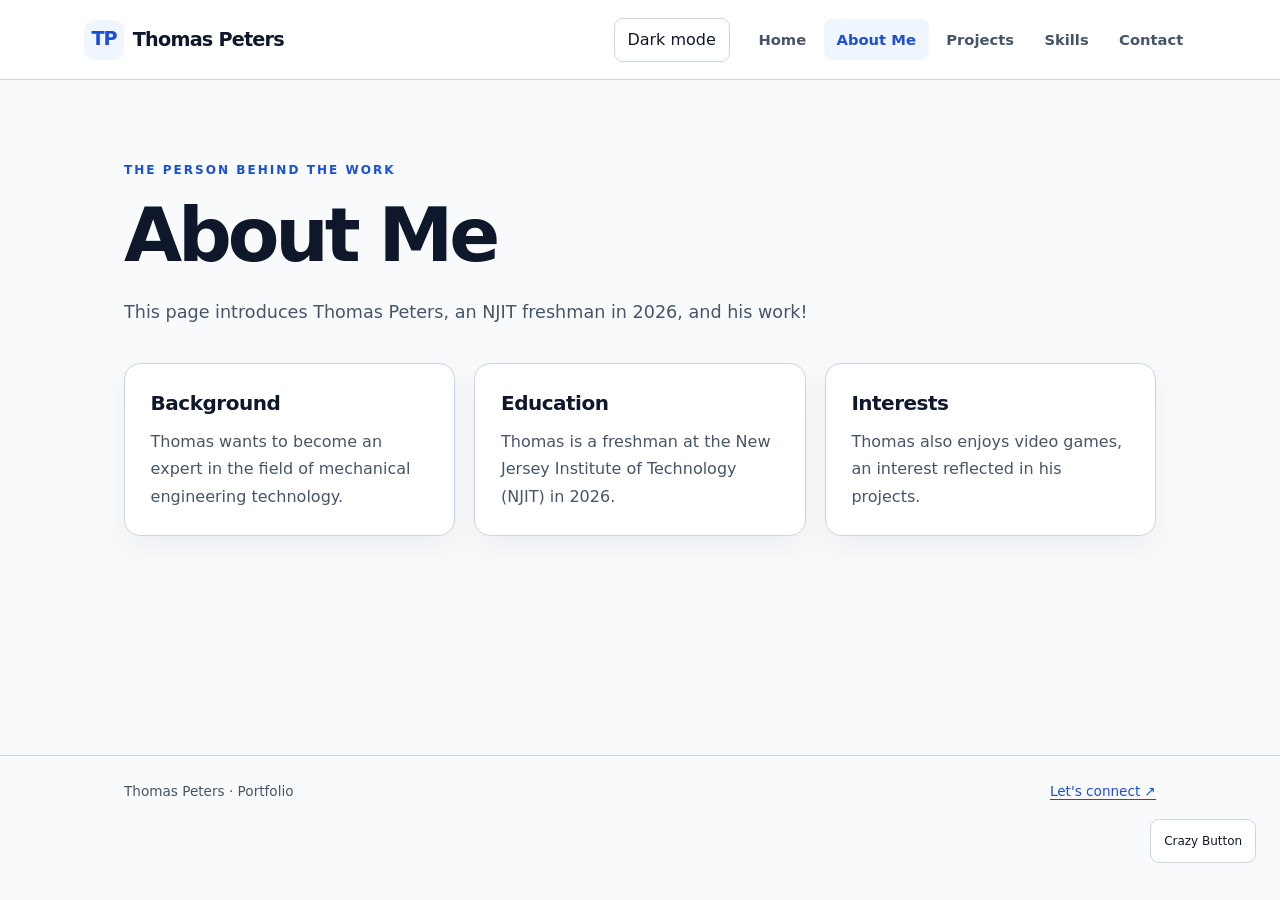
==== about.html @ f21893f3 "Add three-step Crazy Button with warnings and stop controls" ====
<!DOCTYPE html>
<html lang="en">
<head>
  <meta charset="UTF-8">
  <meta name="viewport" content="width=device-width, initial-scale=1.0">
  <title>About Me | Thomas Peters</title>
  <script src="theme.js?v=3"></script>
  <link rel="stylesheet" href="styles.css?v=4">
  <script src="script.js?v=4" defer></script>
</head>
<body>
  <a class="skip-link" href="#main-content">Skip to main content</a>
  <header class="site-header">
    <div class="header-inner">
      <a class="brand" href="index.html"><span aria-hidden="true">TP</span>Thomas Peters</a>
      <button class="theme-toggle" type="button" hidden>Dark mode</button>
      <button class="menu-toggle" type="button" aria-controls="main-navigation" aria-expanded="false" hidden>Menu</button>
    <nav id="main-navigation" aria-label="Main navigation">
      <a href="index.html">Home</a>
      <a href="about.html" aria-current="page">About Me</a>
      <a href="projects.html">Projects</a>
      <a href="skills.html">Skills</a>
      <a href="contact.html">Contact</a>
    </nav>
    </div>
  </header>
  <main id="main-content" tabindex="-1">
    <p class="eyebrow">The person behind the work</p>
    <h1>About Me</h1>
    <p>This page introduces Thomas Peters, an NJIT freshman in 2026, and his work!</p>
    <div class="card-grid">
    <section class="card" aria-labelledby="background-heading">
      <h2 id="background-heading">Background</h2>
      <p>Thomas wants to become an expert in the field of mechanical engineering technology.</p>
    </section>
    <section class="card" aria-labelledby="education-heading">
      <h2 id="education-heading">Education</h2>
      <p>Thomas is a freshman at the New Jersey Institute of Technology (NJIT) in 2026.</p>
    </section>
    <section class="card" aria-labelledby="interests-heading">
      <h2 id="interests-heading">Interests</h2>
      <p>Thomas also enjoys video games, an interest reflected in his projects.</p>
    </section>
    </div>
  </main>
  <footer class="site-footer"><div class="footer-inner"><span>Thomas Peters · Portfolio</span><a href="contact.html">Let's connect ↗</a></div><button class="crazy-button" type="button" aria-pressed="false" hidden>Crazy Button</button></footer>
</body>
</html>
---- styles.css ----
:root {
  color-scheme: light;
  --background: #f8fafc;
  --surface: #ffffff;
  --text: #0f172a;
  --muted: #475569;
  --accent: #1d4ed8;
  --accent-soft: #eff6ff;
  --border: #cbd5e1;
  --shadow: 0 12px 32px rgb(15 23 42 / 5%);
  font-family: system-ui, -apple-system, "Segoe UI", sans-serif;
}

/* The same tokens power every page in either theme. */
@media (prefers-color-scheme: dark) {
  :root:not([data-theme="light"]) {
    color-scheme: dark;
    --background: #0b1220;
    --surface: #141f32;
    --text: #f1f5f9;
    --muted: #b8c6da;
    --accent: #93c5fd;
    --accent-soft: #1b3051;
    --border: #3b4c65;
    --shadow: 0 12px 32px rgb(0 0 0 / 12%);
  }
}
:root[data-theme="dark"] {
  color-scheme: dark;
  --background: #0b1220;
  --surface: #141f32;
  --text: #f1f5f9;
  --muted: #b8c6da;
  --accent: #93c5fd;
  --accent-soft: #1b3051;
  --border: #3b4c65;
  --shadow: 0 12px 32px rgb(0 0 0 / 12%);
}
* { box-sizing: border-box; }
body { margin: 0; background: var(--background); color: var(--text); line-height: 1.7; }
a { color: var(--accent); text-underline-offset: .22em; }
a:hover { text-decoration-thickness: 2px; }
:focus-visible { outline: 3px solid var(--accent); outline-offset: 5px; }
[hidden] { display: none !important; }
.skip-link { position: absolute; left: 1rem; top: -6rem; z-index: 10; padding: .7rem 1rem; background: var(--surface); }
.skip-link:focus { top: .5rem; }
.site-header { border-bottom: 1px solid var(--border); background: var(--surface); }
.header-inner { max-width: 1160px; margin: auto; padding: 1.1rem 1.5rem; display: flex; align-items: center; flex-wrap: wrap; gap: 1rem; }
.brand { margin-right: auto; color: var(--text); font-weight: 800; text-decoration: none; letter-spacing: -.04em; font-size: 1.2rem; }
.brand span { display: inline-grid; place-items: center; width: 2.5rem; height: 2.5rem; margin-right: .55rem; border-radius: .7rem; background: var(--accent-soft); color: var(--accent); letter-spacing: -.06em; }
nav { width: 100%; display: flex; flex-wrap: wrap; gap: .3rem; }
nav a { padding: .5rem .8rem; border-radius: .5rem; color: var(--muted); text-decoration: none; font-size: .92rem; font-weight: 600; }
nav a:hover, nav a[aria-current="page"] { background: var(--accent-soft); color: var(--accent); }
button { font: inherit; min-height: 44px; border: 1px solid var(--border); border-radius: .55rem; padding: .45rem .8rem; background: var(--surface); color: var(--text); cursor: pointer; }
button:hover { background: var(--accent-soft); }
main { max-width: 1080px; min-height: calc(100vh - 225px); margin: auto; padding: 3.5rem 1.5rem 5rem; }
.eyebrow { margin: 0 0 .8rem; color: var(--accent); text-transform: uppercase; font-size: .75rem; font-weight: 800; letter-spacing: .17em; }
h1 { max-width: 850px; margin: 0 0 1.3rem; font-size: clamp(2.5rem, 7vw, 4.7rem); line-height: 1.12; letter-spacing: -.055em; overflow-wrap: anywhere; }
h2 { margin: 0 0 .7rem; font-size: 1.25rem; line-height: 1.35; letter-spacing: -.025em; }
p { margin: 0 0 1.25rem; }
main > p:not(.eyebrow) { max-width: 65ch; color: var(--muted); font-size: 1.1rem; }
.card-grid { display: grid; gap: 1.2rem; margin-top: 2.2rem; }
.card, details, .contact-list { padding: 1.6rem; border: 1px solid var(--border); border-radius: 1rem; background: var(--surface); box-shadow: var(--shadow); min-width: 0; }
.card p { color: var(--muted); margin-bottom: 0; }
.card-number { display: block; margin-bottom: 1.5rem; color: var(--accent); font-weight: 700; font-size: .8rem; letter-spacing: .1em; }
.home-links { display: grid; gap: 1rem; margin-top: 2.4rem; }
.home-links p { margin: 0; }
.home-links a { display: flex; align-items: center; justify-content: space-between; gap: 1rem; height: 100%; padding: 1.5rem; border: 1px solid var(--border); border-radius: .8rem; background: var(--surface); color: var(--text); text-decoration: none; font-weight: 600; box-shadow: var(--shadow); }
.home-links a::after { content: "↗"; color: var(--accent); font-size: 1.4rem; }
.home-links a:hover { border-color: var(--accent); background: var(--accent-soft); }
.project-image { width: 100%; height: 210px; object-fit: cover; border-radius: .6rem; margin-bottom: 1.2rem; }
.placeholder { border-style: dashed; box-shadow: none; }
.placeholder h2 { color: var(--muted); font-size: 1rem; overflow-wrap: anywhere; }
.featured-project { border-top: 4px solid var(--accent); }
.project-action { display: inline-flex; gap: 1.5rem; margin-top: 1.5rem; padding: .6rem 1rem; border: 1px solid var(--accent); border-radius: .5rem; background: var(--accent-soft); font-weight: 700; text-decoration: none; }
.projects-grid .placeholder { display: flex; flex-direction: column; justify-content: center; min-height: 180px; }
.skill-number { display: inline-block; margin: 0 .5rem; color: var(--accent); font-size: .85rem; letter-spacing: .08em; }
.skill-groups details[open] { border-color: var(--accent); }
.skill-groups summary { padding-block: .4rem; }
.skill-groups { display: grid; gap: 1rem; margin-top: 2rem; }
summary { cursor: pointer; font-weight: 700; font-size: 1.1rem; }
details[open] summary { margin-bottom: 1rem; }
details ul { display: flex; flex-wrap: wrap; gap: .6rem; list-style: none; padding: 0; margin: 0; }
details li { border-radius: .4rem; padding: .35rem .8rem; background: var(--accent-soft); color: var(--accent); }
.contact-list { list-style: none; max-width: 650px; margin-top: 2rem; }
.contact-list li { padding: .8rem 0; overflow-wrap: anywhere; }
.contact-list li + li { border-top: 1px solid var(--border); }
.site-footer { border-top: 1px solid var(--border); padding: 1.5rem; color: var(--muted); font-size: .85rem; }
.footer-inner { max-width: 1032px; margin: auto; display: flex; justify-content: space-between; gap: 1rem; flex-wrap: wrap; }
.crazy-button { display: block; margin: 1rem 0 0 auto; font-size: .75rem; position: relative; z-index: 1; }
.rainbow-text-0 { color: #ff0000 !important; }
.rainbow-text-1 { color: #ff8800 !important; }
.rainbow-text-2 { color: #ffff00 !important; }
.rainbow-text-3 { color: #00dd44 !important; }
.rainbow-text-4 { color: #0088ff !important; }
.rainbow-text-5 { color: #4b0082 !important; }
.rainbow-text-6 { color: #cc33ff !important; }
.rainbow-background-0 { background: #ff0000 !important; }
.rainbow-background-1 { background: #ff8800 !important; }
.rainbow-background-2 { background: #ffff00 !important; }
.rainbow-background-3 { background: #00dd44 !important; }
.rainbow-background-4 { background: #0088ff !important; }
.rainbow-background-5 { background: #4b0082 !important; }
.rainbow-background-6 { background: #cc33ff !important; }
@media (min-width: 960px) {
  .header-inner { flex-wrap: nowrap; }
  nav { width: auto; }
  #main-navigation[hidden] { display: flex !important; }
  .menu-toggle { display: none; }
}
@media (min-width: 700px) {
  main { padding-top: 5rem; }
  .card-grid { grid-template-columns: repeat(3, minmax(0, 1fr)); }
  .projects-grid { grid-template-columns: minmax(0, 2fr) minmax(0, 1fr); align-items: stretch; }
  .featured-project { grid-row: span 2; }
  .home-links { grid-template-columns: repeat(2, minmax(0, 1fr)); }
}
@media (prefers-reduced-motion: no-preference) {
  a, button { transition: background-color .15s ease, border-color .15s ease; }
}
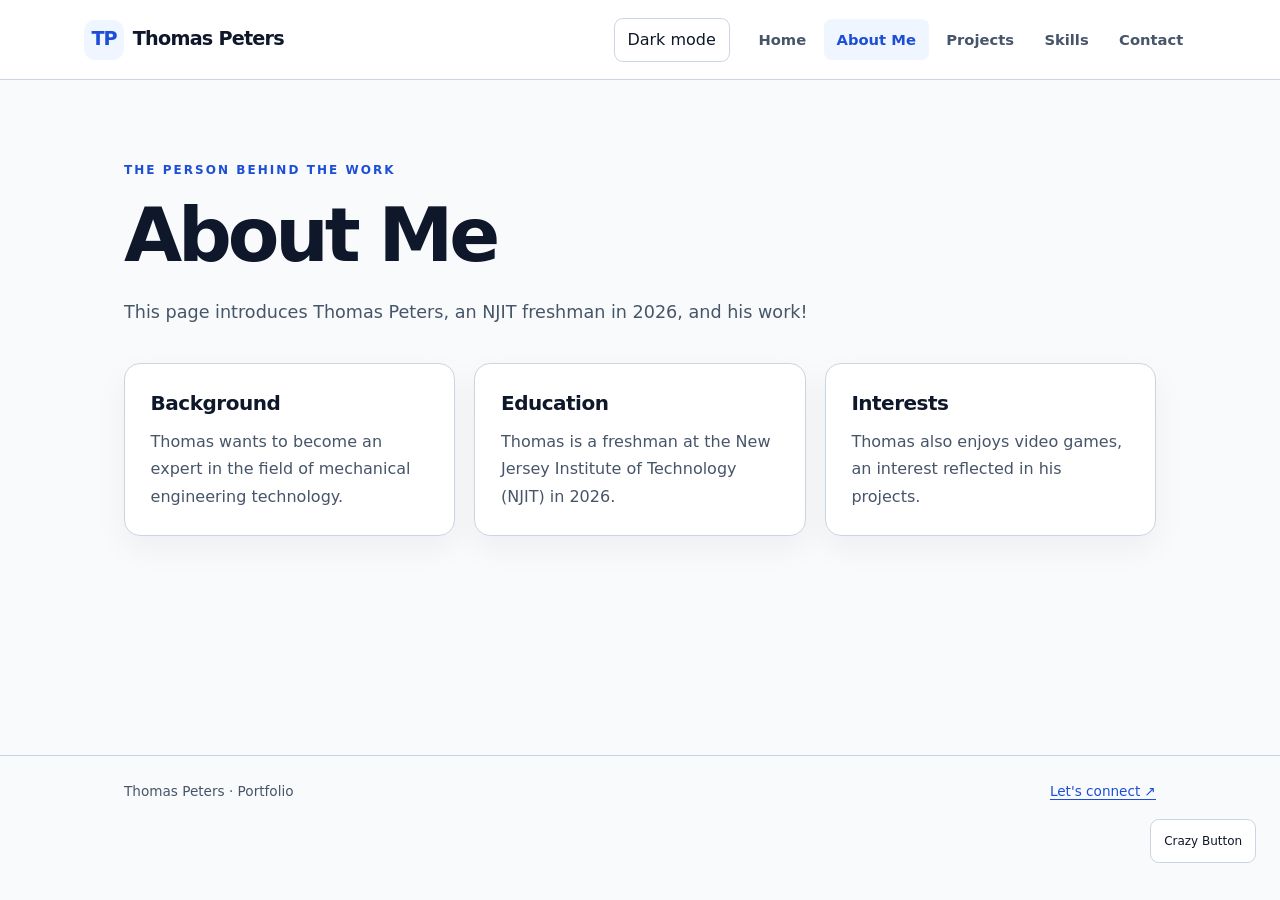
==== commit b58b5216: "Keep header name in place during Crazy Button effect" ====
--- a/about.html
+++ b/about.html
@@ -5,8 +5,8 @@
   <meta name="viewport" content="width=device-width, initial-scale=1.0">
   <title>About Me | Thomas Peters</title>
   <script src="theme.js?v=3"></script>
-  <link rel="stylesheet" href="styles.css?v=4">
-  <script src="script.js?v=4" defer></script>
+  <link rel="stylesheet" href="styles.css?v=7">
+  <script src="script.js?v=6" defer></script>
 </head>
 <body>
   <a class="skip-link" href="#main-content">Skip to main content</a>
--- a/styles.css
+++ b/styles.css
@@ -46,8 +46,8 @@
 .skip-link:focus { top: .5rem; }
 .site-header { border-bottom: 1px solid var(--border); background: var(--surface); }
 .header-inner { max-width: 1160px; margin: auto; padding: 1.1rem 1.5rem; display: flex; align-items: center; flex-wrap: wrap; gap: 1rem; }
-.brand { margin-right: auto; color: var(--text); font-weight: 800; text-decoration: none; letter-spacing: -.04em; font-size: 1.2rem; }
-.brand span { display: inline-grid; place-items: center; width: 2.5rem; height: 2.5rem; margin-right: .55rem; border-radius: .7rem; background: var(--accent-soft); color: var(--accent); letter-spacing: -.06em; }
+.brand { display: inline-flex; align-items: center; margin-right: auto; color: var(--text); font-weight: 800; text-decoration: none; letter-spacing: -.04em; font-size: 1.2rem; }
+.brand > span[aria-hidden="true"] { display: inline-grid; place-items: center; width: 2.5rem; height: 2.5rem; margin-right: .55rem; border-radius: .7rem; background: var(--accent-soft); color: var(--accent); letter-spacing: -.06em; }
 nav { width: 100%; display: flex; flex-wrap: wrap; gap: .3rem; }
 nav a { padding: .5rem .8rem; border-radius: .5rem; color: var(--muted); text-decoration: none; font-size: .92rem; font-weight: 600; }
 nav a:hover, nav a[aria-current="page"] { background: var(--accent-soft); color: var(--accent); }
@@ -88,6 +88,7 @@
 .site-footer { border-top: 1px solid var(--border); padding: 1.5rem; color: var(--muted); font-size: .85rem; }
 .footer-inner { max-width: 1032px; margin: auto; display: flex; justify-content: space-between; gap: 1rem; flex-wrap: wrap; }
 .crazy-button { display: block; margin: 1rem 0 0 auto; font-size: .75rem; position: relative; z-index: 1; }
+.crazy-character, .crazy-text-wrapper { background: transparent; }
 .rainbow-text-0 { color: #ff0000 !important; }
 .rainbow-text-1 { color: #ff8800 !important; }
 .rainbow-text-2 { color: #ffff00 !important; }
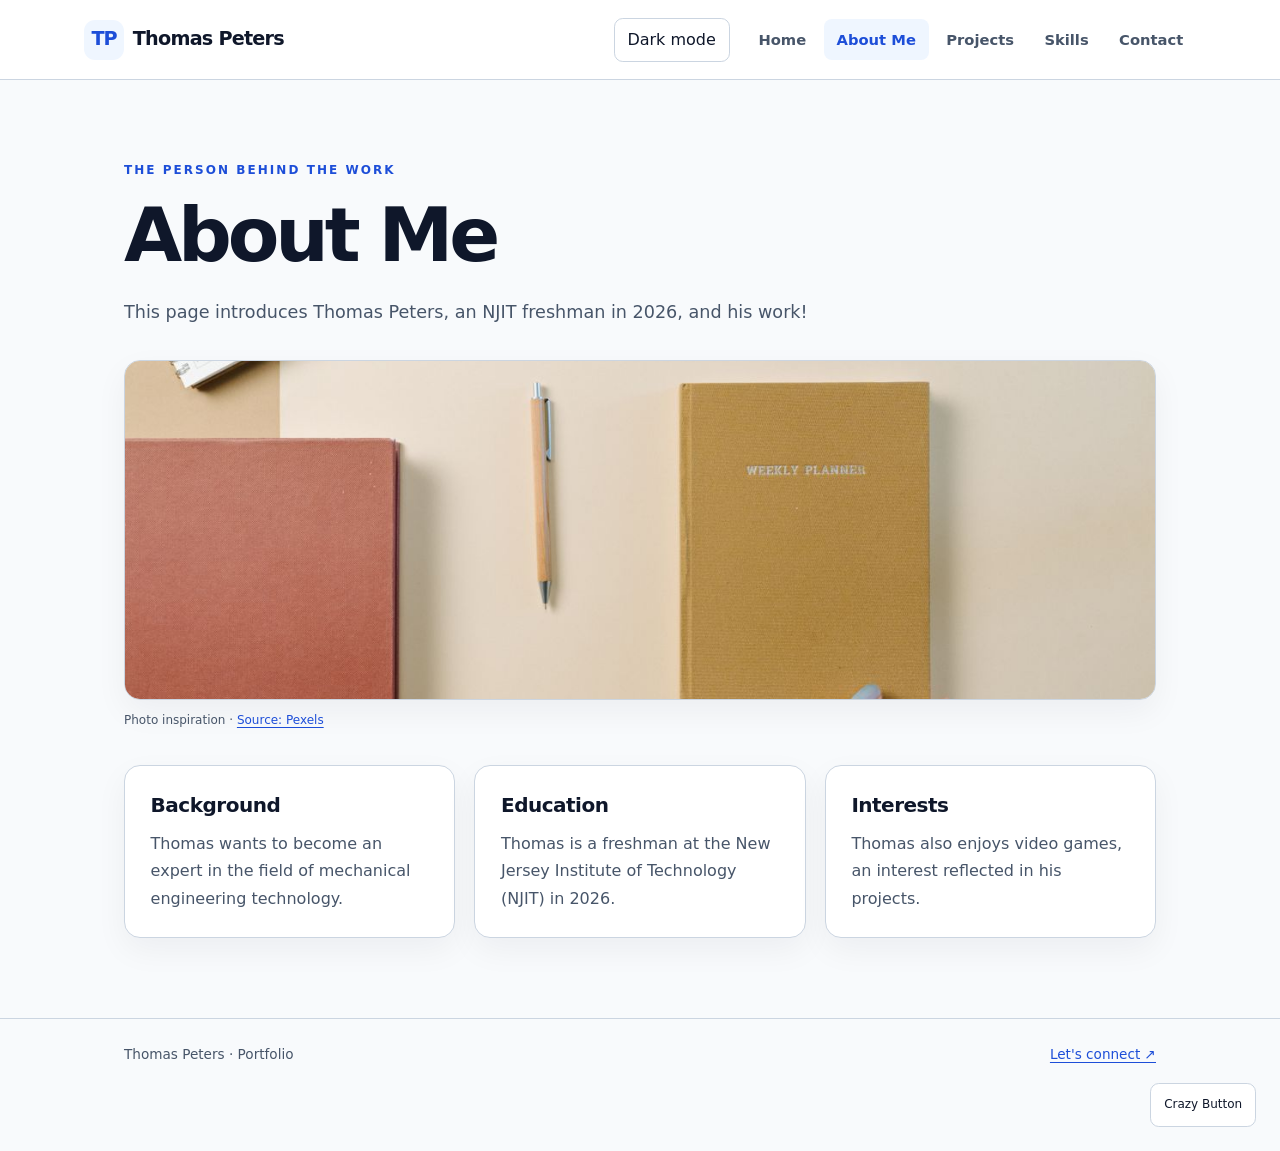
==== commit aa4a2ea9: "Add credited portfolio photos with Crazy Button hue effects" ====
--- a/about.html
+++ b/about.html
@@ -5,8 +5,8 @@
   <meta name="viewport" content="width=device-width, initial-scale=1.0">
   <title>About Me | Thomas Peters</title>
   <script src="theme.js?v=3"></script>
-  <link rel="stylesheet" href="styles.css?v=7">
-  <script src="script.js?v=6" defer></script>
+  <link rel="stylesheet" href="styles.css?v=8">
+  <script src="script.js?v=8" defer></script>
 </head>
 <body>
   <a class="skip-link" href="#main-content">Skip to main content</a>
@@ -28,6 +28,10 @@
     <p class="eyebrow">The person behind the work</p>
     <h1>About Me</h1>
     <p>This page introduces Thomas Peters, an NJIT freshman in 2026, and his work!</p>
+    <figure class="page-photo">
+      <img src="assets/images/about-study.jpg" alt="Notebooks, a weekly planner and a pencil arranged on a desk" width="1200" height="600" decoding="async">
+      <figcaption>Photo inspiration · <a href="https://www.pexels.com/photo/notebooks-on-a-desk-5124877/">Source: Pexels</a></figcaption>
+    </figure>
     <div class="card-grid">
     <section class="card" aria-labelledby="background-heading">
       <h2 id="background-heading">Background</h2>
--- a/styles.css
+++ b/styles.css
@@ -69,6 +69,16 @@
 .home-links a::after { content: "↗"; color: var(--accent); font-size: 1.4rem; }
 .home-links a:hover { border-color: var(--accent); background: var(--accent-soft); }
 .project-image { width: 100%; height: 210px; object-fit: cover; border-radius: .6rem; margin-bottom: 1.2rem; }
+.page-photo { margin: 2rem 0; }
+.page-photo img { display: block; width: 100%; height: clamp(180px, 28vw, 340px); object-fit: cover; border: 1px solid var(--border); border-radius: 1rem; box-shadow: var(--shadow); }
+.page-photo figcaption { margin-top: .6rem; color: var(--muted); font-size: .75rem; }
+.rainbow-image-0 { filter: hue-rotate(0deg) saturate(2); }
+.rainbow-image-1 { filter: hue-rotate(50deg) saturate(2); }
+.rainbow-image-2 { filter: hue-rotate(100deg) saturate(2); }
+.rainbow-image-3 { filter: hue-rotate(150deg) saturate(2); }
+.rainbow-image-4 { filter: hue-rotate(200deg) saturate(2); }
+.rainbow-image-5 { filter: hue-rotate(250deg) saturate(2); }
+.rainbow-image-6 { filter: hue-rotate(300deg) saturate(2); }
 .placeholder { border-style: dashed; box-shadow: none; }
 .placeholder h2 { color: var(--muted); font-size: 1rem; overflow-wrap: anywhere; }
 .featured-project { border-top: 4px solid var(--accent); }
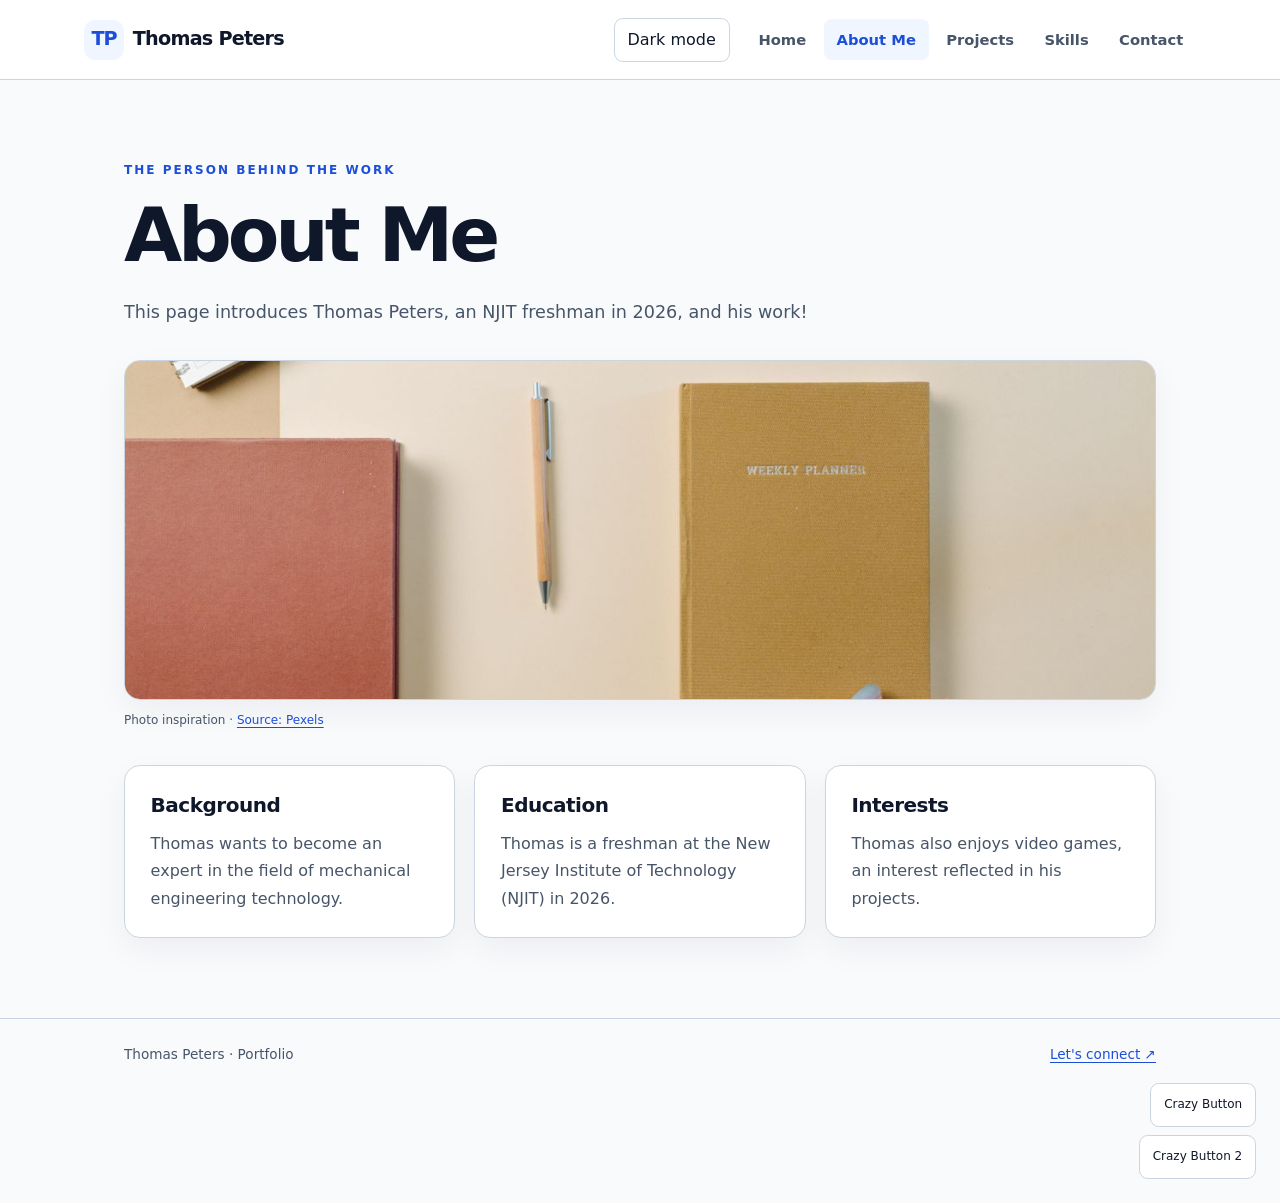
==== commit eb5bd771: "Add Crazy Button 2 gravity and stacking playground" ====
--- a/about.html
+++ b/about.html
@@ -5,8 +5,9 @@
   <meta name="viewport" content="width=device-width, initial-scale=1.0">
   <title>About Me | Thomas Peters</title>
   <script src="theme.js?v=3"></script>
-  <link rel="stylesheet" href="styles.css?v=8">
-  <script src="script.js?v=8" defer></script>
+  <link rel="stylesheet" href="styles.css?v=12">
+  <script src="script.js?v=12" defer></script>
+  <script src="physics.js?v=1" defer></script>
 </head>
 <body>
   <a class="skip-link" href="#main-content">Skip to main content</a>
@@ -47,6 +48,6 @@
     </section>
     </div>
   </main>
-  <footer class="site-footer"><div class="footer-inner"><span>Thomas Peters · Portfolio</span><a href="contact.html">Let's connect ↗</a></div><button class="crazy-button" type="button" aria-pressed="false" hidden>Crazy Button</button></footer>
+  <footer class="site-footer"><div class="footer-inner"><span>Thomas Peters · Portfolio</span><a href="contact.html">Let's connect ↗</a></div><button class="crazy-button" type="button" aria-pressed="false" hidden>Crazy Button</button><button class="physics-button" type="button" aria-pressed="false" hidden>Crazy Button 2</button></footer>
 </body>
 </html>
--- a/styles.css
+++ b/styles.css
@@ -72,6 +72,8 @@
 .page-photo { margin: 2rem 0; }
 .page-photo img { display: block; width: 100%; height: clamp(180px, 28vw, 340px); object-fit: cover; border: 1px solid var(--border); border-radius: 1rem; box-shadow: var(--shadow); }
 .page-photo figcaption { margin-top: .6rem; color: var(--muted); font-size: .75rem; }
+.discord-photo { max-width: 650px; }
+.discord-photo img { height: 180px; object-fit: contain; padding: 3rem; background: #5865f2; }
 .rainbow-image-0 { filter: hue-rotate(0deg) saturate(2); }
 .rainbow-image-1 { filter: hue-rotate(50deg) saturate(2); }
 .rainbow-image-2 { filter: hue-rotate(100deg) saturate(2); }
@@ -97,7 +99,42 @@
 .contact-list li + li { border-top: 1px solid var(--border); }
 .site-footer { border-top: 1px solid var(--border); padding: 1.5rem; color: var(--muted); font-size: .85rem; }
 .footer-inner { max-width: 1032px; margin: auto; display: flex; justify-content: space-between; gap: 1rem; flex-wrap: wrap; }
+.journey-main { max-width: 1200px; padding-bottom: 0; }
+.journey-intro { padding: 1rem 0 2.5rem; }
+.journey-intro h1 { font-size: clamp(2.8rem, 8vw, 6rem); }
+.journey-intro > p:not(.eyebrow) { max-width: 60ch; color: var(--muted); }
+.journey-map { padding: 1.3rem; border: 1px solid var(--border); border-radius: .8rem; background: var(--surface); align-self: start; }
+.journey-map ol { list-style: none; padding: 0; margin: 0 0 1rem; display: grid; gap: .5rem; }
+.journey-map a { display: flex; align-items: center; gap: .8rem; padding: .5rem; border-radius: .4rem; text-decoration: none; color: var(--muted); font-size: .85rem; }
+.journey-map a[aria-current="step"] { color: var(--accent); background: var(--accent-soft); font-weight: 700; }
+.journey-progress-label { display: block; font-size: .75rem; color: var(--muted); }
+.journey-map progress { width: 100%; height: .45rem; accent-color: var(--accent); }
+.story-step { padding: 3rem 0; border-bottom: 1px solid var(--border); scroll-margin-top: 2rem; }
+.story-photo { margin-top: 0; }
+.story-photo img { height: clamp(200px, 35vw, 360px); }
+.story-copy h2 { font-size: clamp(2rem, 4vw, 3.2rem); line-height: 1.15; margin-bottom: 1.5rem; letter-spacing: -.045em; }
+.story-copy > p:not(.eyebrow) { color: var(--muted); max-width: 55ch; }
+.journey-return { padding: 2rem 0; text-align: right; }
+@media (min-width: 960px) {
+  .journey-layout { display: grid; grid-template-columns: 210px minmax(0, 1fr); gap: 3rem; }
+  .journey-map { position: sticky; top: 2rem; margin-bottom: 3rem; }
+  .story-step { display: grid; grid-template-columns: repeat(2, minmax(0, 1fr)); align-items: center; gap: 1.5rem; padding: 3rem 0; }
+  .story-photo { margin-bottom: 0; }
+  .story-photo img { height: 250px; }
+  .story-copy h2 { font-size: 2rem; }
+  .story-step:first-child { padding-top: 0; }
+}
+@media (prefers-reduced-motion: no-preference) {
+  html:has(.journey-main) { scroll-behavior: smooth; }
+  .story-copy { transition: border-color .3s ease; border-left: 3px solid transparent; padding-left: 1.2rem; }
+  .story-step.is-current .story-copy { border-left-color: var(--accent); }
+}
 .crazy-button { display: block; margin: 1rem 0 0 auto; font-size: .75rem; position: relative; z-index: 1; }
+.physics-button { display: block; margin: .5rem 0 0 auto; font-size: .75rem; }
+.physics-active { overflow: hidden; }
+.physics-stage { position: fixed; inset: 0; z-index: 1000; background: var(--background); }
+.physics-stage canvas { display: block; width: 100%; height: 100%; }
+.physics-toolbar { position: absolute; top: 1rem; right: 1rem; left: 1rem; width: fit-content; max-width: calc(100% - 2rem); margin-left: auto; display: flex; gap: .8rem; flex-wrap: wrap; align-items: center; padding: .7rem 1rem; border: 1px solid var(--border); border-radius: .8rem; background: var(--surface); color: var(--text); box-shadow: var(--shadow); font-size: .85rem; }
 .crazy-character, .crazy-text-wrapper { background: transparent; }
 .rainbow-text-0 { color: #ff0000 !important; }
 .rainbow-text-1 { color: #ff8800 !important; }
